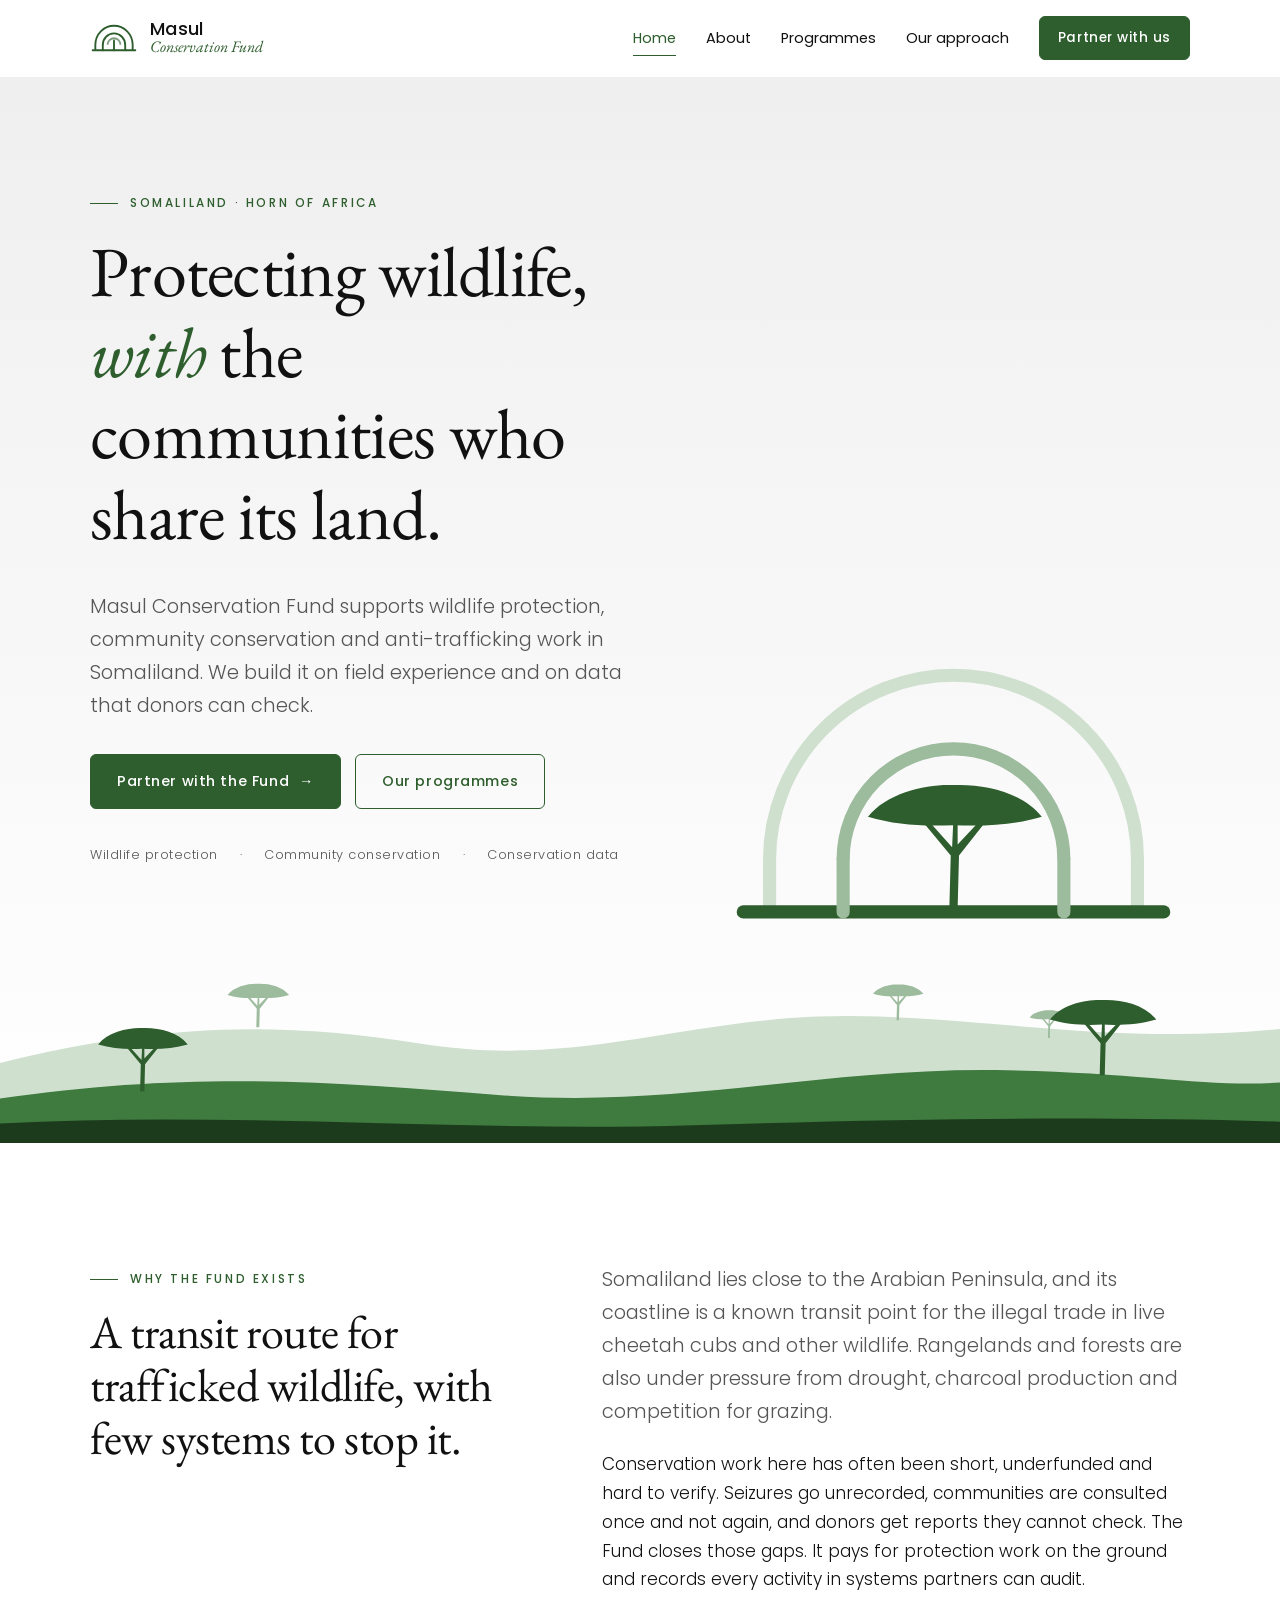
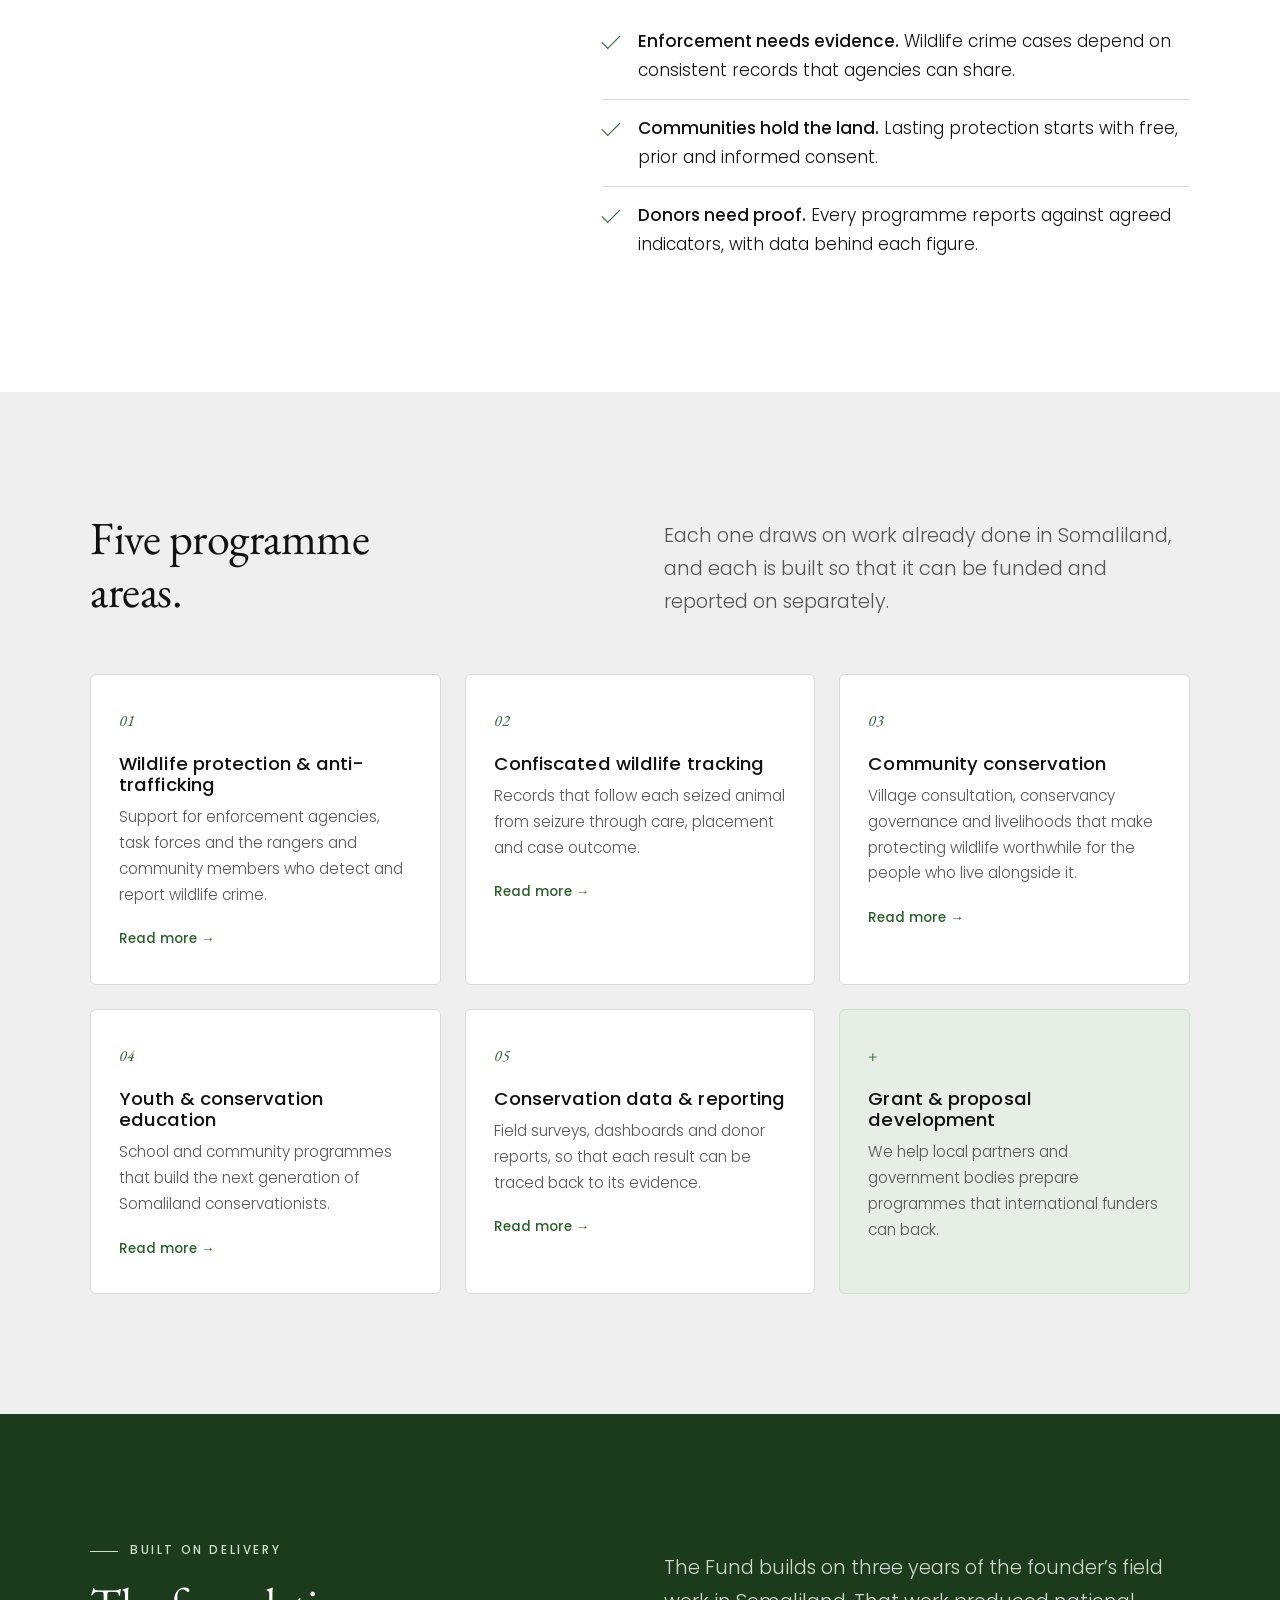
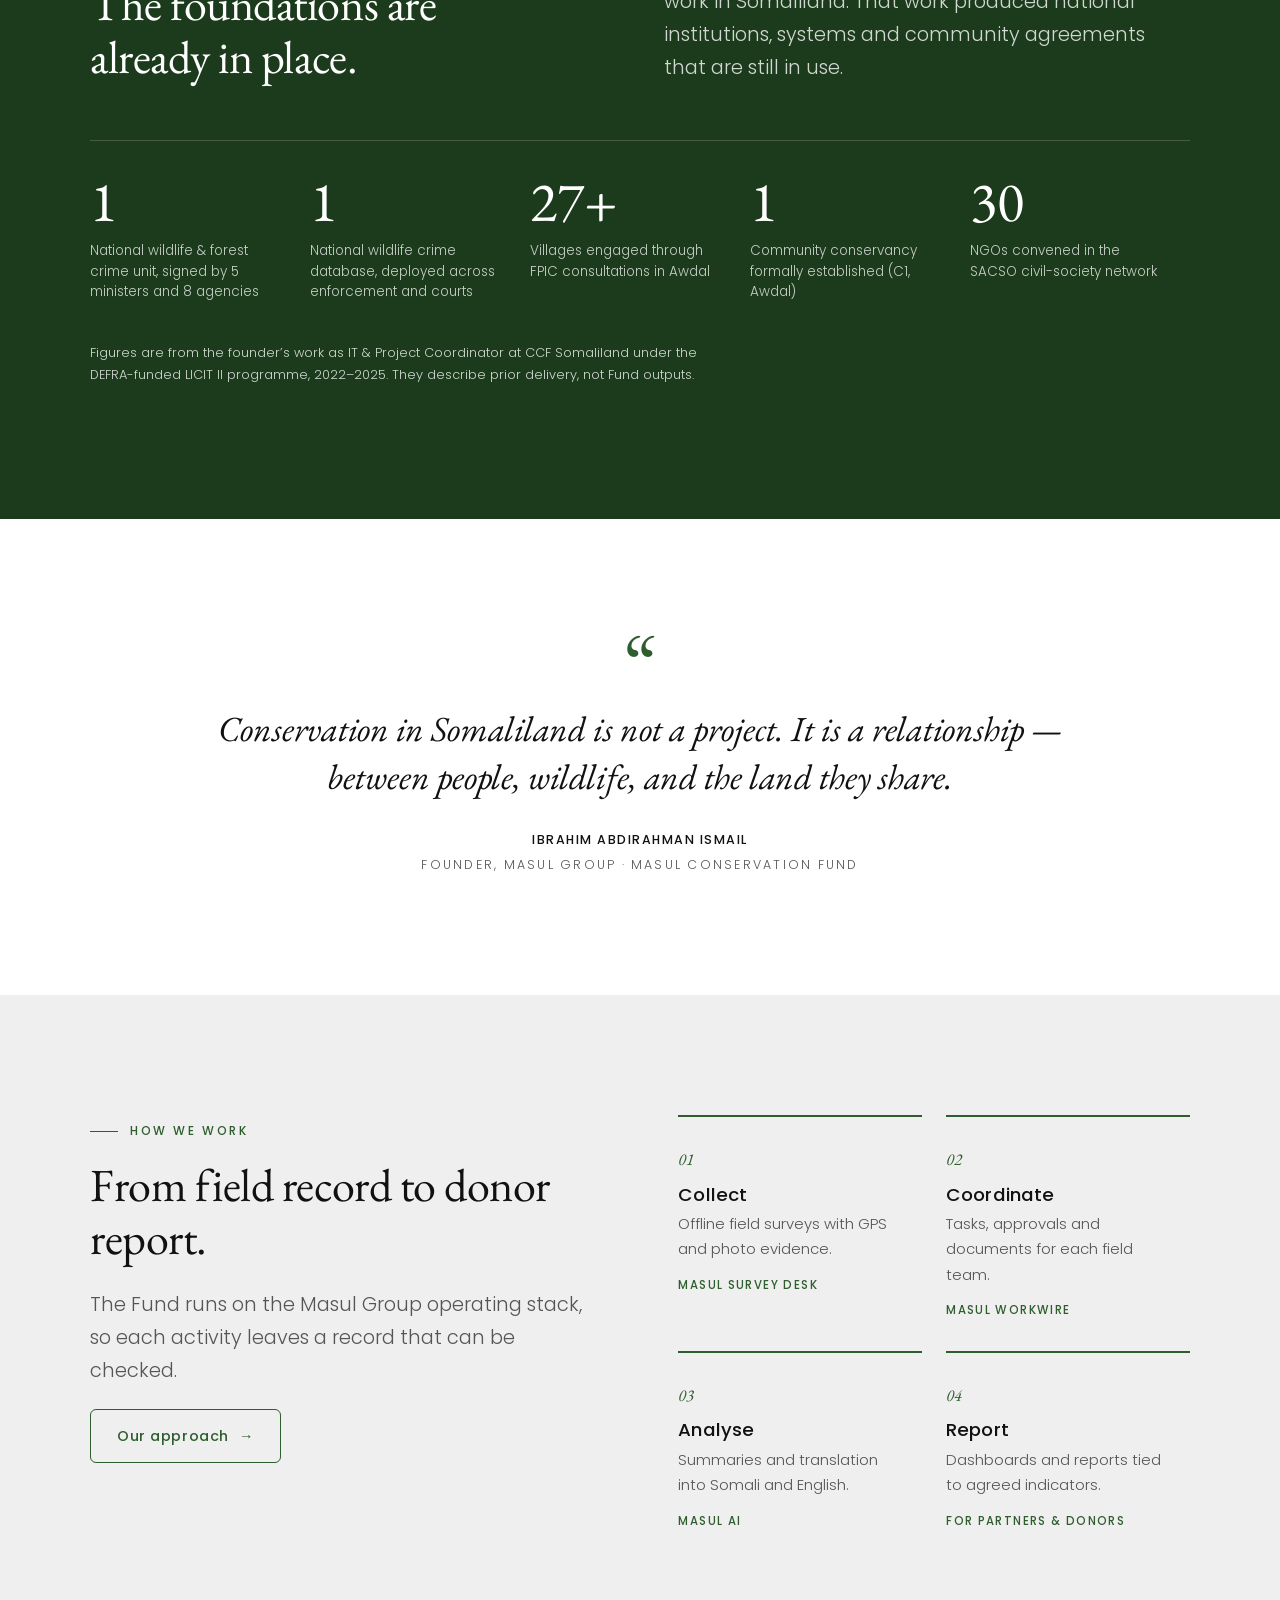
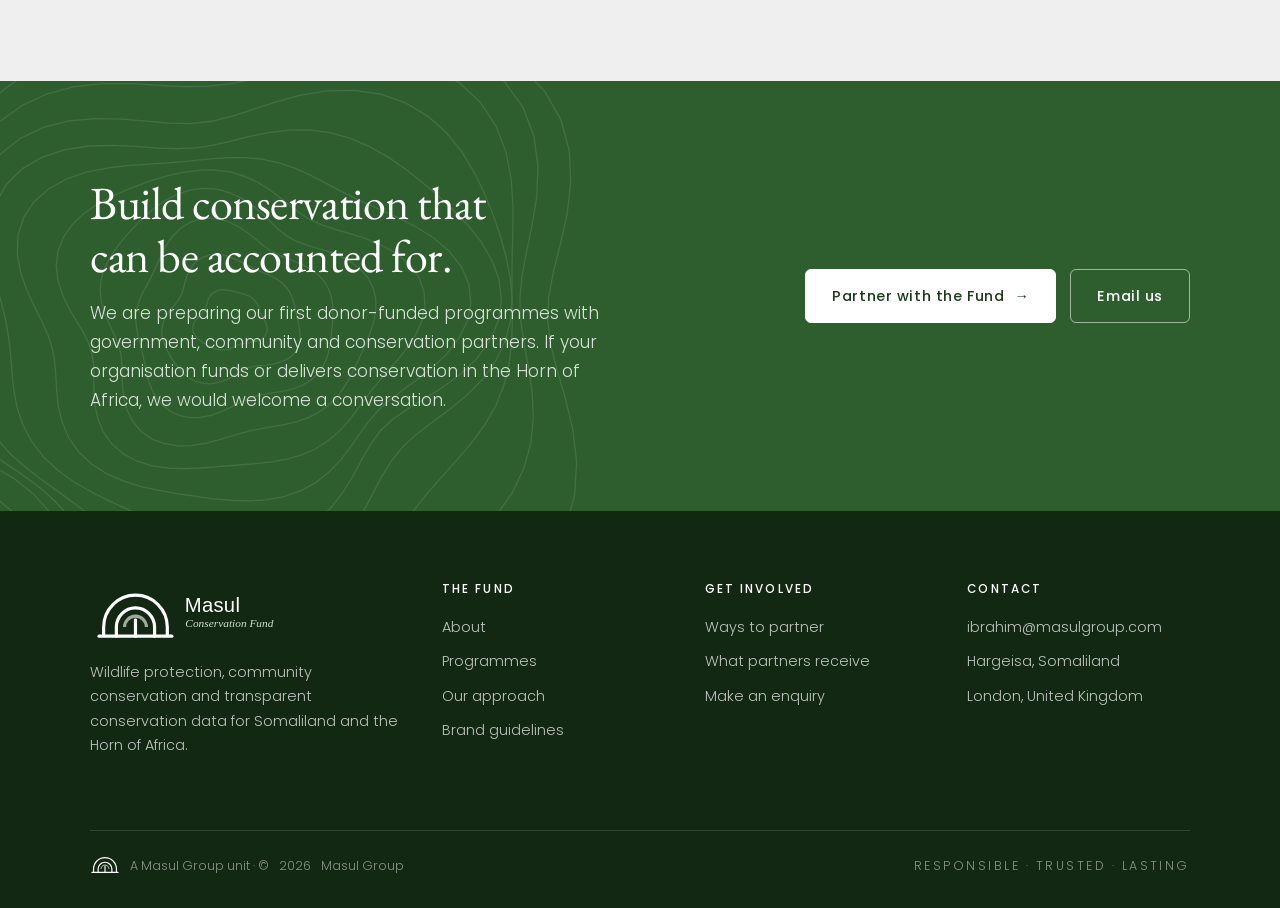
==== index.html @ 2d94569a "Add Masul Conservation Fund website and brand kit Static multi-page site (home, about, programmes, a" ====
<!doctype html>
<html lang="en-GB">
<head>
  <meta charset="utf-8">
  <meta name="viewport" content="width=device-width, initial-scale=1">
  <title>Masul Conservation Fund — Wildlife protection for Somaliland</title>
  <meta name="description" content="Masul Conservation Fund supports wildlife protection, community conservation, anti-trafficking work and transparent conservation data in Somaliland and the Horn of Africa.">
  <meta name="theme-color" content="#2E5E2E">
  <meta property="og:type" content="website">
  <meta property="og:title" content="Masul Conservation Fund — Wildlife protection for Somaliland">
  <meta property="og:description" content="Masul Conservation Fund supports wildlife protection, community conservation, anti-trafficking work and transparent conservation data in Somaliland and the Horn of Africa.">
  <meta property="og:site_name" content="Masul Conservation Fund">
  <link rel="icon" href="assets/img/favicon.svg" type="image/svg+xml">
  <link rel="preconnect" href="https://fonts.googleapis.com">
  <link rel="preconnect" href="https://fonts.gstatic.com" crossorigin>
  <link href="https://fonts.googleapis.com/css2?family=EB+Garamond:ital,wght@0,400;0,500;1,400&family=Poppins:wght@300;400;500&display=swap" rel="stylesheet">
  <link rel="stylesheet" href="assets/css/styles.css">
</head>
<body>
<a class="skip-link" href="#main">Skip to content</a>
<header class="site-header">
  <div class="wrap">
    <a class="brand" href="index.html" aria-label="Masul Conservation Fund — home">
      <img src="assets/img/cradle-green.svg" alt="" width="48" height="29">
      <span class="brand-text"><span class="brand-name">Masul</span><span class="brand-sub">Conservation Fund</span></span>
    </a>
    <button class="nav-toggle" aria-label="Menu" aria-expanded="false" aria-controls="site-nav"><span></span><span></span><span></span></button>
    <nav class="nav" id="site-nav" aria-label="Primary">
      <a href="index.html" aria-current="page">Home</a>
      <a href="about.html">About</a>
      <a href="programmes.html">Programmes</a>
      <a href="approach.html">Our approach</a>
      <a class="btn" href="partner.html">Partner with us</a>
    </nav>
  </div>
</header>
<main id="main">

<section class="hero">
  <div class="wrap hero-grid">
    <div class="hero-copy">
      <span class="eyebrow">Somaliland &middot; Horn of Africa</span>
      <h1>Protecting wildlife, <em>with</em> the communities who share its land.</h1>
      <p class="lede">Masul Conservation Fund supports wildlife protection, community conservation and anti-trafficking work in Somaliland. We build it on field experience and on data that donors can check.</p>
      <div class="btn-row">
        <a class="btn" href="partner.html">Partner with the Fund <span class="arrow">&rarr;</span></a>
        <a class="btn btn--ghost" href="programmes.html">Our programmes</a>
      </div>
      <div class="hero-meta"><span>Wildlife protection</span><span>Community conservation</span><span>Conservation data</span></div>
    </div>
    <div class="hero-art"><img src="assets/img/hero-cradle.svg" alt="" width="560" height="358"></div>
  </div>
  <img class="landscape" src="assets/img/landscape.svg" alt="" width="1440" height="200">
</section>

<section class="section">
  <div class="wrap split split--wide">
    <div class="reveal">
      <span class="eyebrow">Why the Fund exists</span>
      <h2>A transit route for trafficked wildlife, with few systems to stop it.</h2>
    </div>
    <div class="reveal">
      <p class="lede">Somaliland lies close to the Arabian Peninsula, and its coastline is a known transit point for the illegal trade in live cheetah cubs and other wildlife. Rangelands and forests are also under pressure from drought, charcoal production and competition for grazing.</p>
      <p>Conservation work here has often been short, underfunded and hard to verify. Seizures go unrecorded, communities are consulted once and not again, and donors get reports they cannot check. The Fund closes those gaps. It pays for protection work on the ground and records every activity in systems partners can audit.</p>
      <ul class="checklist">
        <li><strong>Enforcement needs evidence.</strong> Wildlife crime cases depend on consistent records that agencies can share.</li>
        <li><strong>Communities hold the land.</strong> Lasting protection starts with free, prior and informed consent.</li>
        <li><strong>Donors need proof.</strong> Every programme reports against agreed indicators, with data behind each figure.</li>
      </ul>
    </div>
  </div>
</section>

<section class="section section--grey">
  <div class="wrap">
    <div class="section-head reveal">
      <h2>Five programme areas.</h2>
      <p class="lede">Each one draws on work already done in Somaliland, and each is built so that it can be funded and reported on separately.</p>
    </div>
    <div class="grid grid--3">
      <a class="card card--link reveal" href="programmes.html#protection">
        <span class="num">01</span>
        <h3>Wildlife protection &amp; anti-trafficking</h3>
        <p>Support for enforcement agencies, task forces and the rangers and community members who detect and report wildlife crime.</p>
        <span class="more">Read more &rarr;</span>
      </a>
      <a class="card card--link reveal" href="programmes.html#confiscated">
        <span class="num">02</span>
        <h3>Confiscated wildlife tracking</h3>
        <p>Records that follow each seized animal from seizure through care, placement and case outcome.</p>
        <span class="more">Read more &rarr;</span>
      </a>
      <a class="card card--link reveal" href="programmes.html#community">
        <span class="num">03</span>
        <h3>Community conservation</h3>
        <p>Village consultation, conservancy governance and livelihoods that make protecting wildlife worthwhile for the people who live alongside it.</p>
        <span class="more">Read more &rarr;</span>
      </a>
      <a class="card card--link reveal" href="programmes.html#education">
        <span class="num">04</span>
        <h3>Youth &amp; conservation education</h3>
        <p>School and community programmes that build the next generation of Somaliland conservationists.</p>
        <span class="more">Read more &rarr;</span>
      </a>
      <a class="card card--link reveal" href="programmes.html#data">
        <span class="num">05</span>
        <h3>Conservation data &amp; reporting</h3>
        <p>Field surveys, dashboards and donor reports, so that each result can be traced back to its evidence.</p>
        <span class="more">Read more &rarr;</span>
      </a>
      <div class="card reveal" style="background:var(--green-tint);border-color:var(--green-mist)">
        <span class="num">+</span>
        <h3>Grant &amp; proposal development</h3>
        <p>We help local partners and government bodies prepare programmes that international funders can back.</p>
      </div>
    </div>
  </div>
</section>

<section class="section section--green">
  <div class="wrap">
    <div class="section-head reveal">
      <div>
        <span class="eyebrow">Built on delivery</span>
        <h2>The foundations are already in place.</h2>
      </div>
      <p class="lede">The Fund builds on three years of the founder&rsquo;s field work in Somaliland. That work produced national institutions, systems and community agreements that are still in use.</p>
    </div>
    <div class="stats reveal">
      <div class="stat"><span class="stat-value">1</span><span class="stat-label">National wildlife &amp; forest crime unit, signed by 5 ministers and 8 agencies</span></div>
      <div class="stat"><span class="stat-value">1</span><span class="stat-label">National wildlife crime database, deployed across enforcement and courts</span></div>
      <div class="stat"><span class="stat-value">27+</span><span class="stat-label">Villages engaged through FPIC consultations in Awdal</span></div>
      <div class="stat"><span class="stat-value">1</span><span class="stat-label">Community conservancy formally established (C1, Awdal)</span></div>
      <div class="stat"><span class="stat-value">30</span><span class="stat-label">NGOs convened in the SACSO civil-society network</span></div>
    </div>
    <p class="footnote">Figures are from the founder&rsquo;s work as IT &amp; Project Coordinator at CCF Somaliland under the DEFRA-funded LICIT II programme, 2022&ndash;2025. They describe prior delivery, not Fund outputs.</p>
  </div>
</section>

<section class="section">
  <div class="wrap">
    <figure class="quote reveal">
      <blockquote>Conservation in Somaliland is not a project. It is a relationship &mdash; between people, wildlife, and the land they share.</blockquote>
      <figcaption><strong>Ibrahim Abdirahman Ismail</strong>Founder, Masul Group &middot; Masul Conservation Fund</figcaption>
    </figure>
  </div>
</section>

<section class="section section--grey">
  <div class="wrap split">
    <div class="reveal">
      <span class="eyebrow">How we work</span>
      <h2>From field record to donor report.</h2>
      <p class="lede">The Fund runs on the Masul Group operating stack, so each activity leaves a record that can be checked.</p>
      <a class="btn btn--ghost" href="approach.html">Our approach <span class="arrow">&rarr;</span></a>
    </div>
    <div class="flow reveal" style="grid-template-columns:1fr 1fr;column-gap:24px">
      <div class="flow-step"><h3>Collect</h3><p>Offline field surveys with GPS and photo evidence.</p><span class="tag">Masul Survey Desk</span></div>
      <div class="flow-step"><h3>Coordinate</h3><p>Tasks, approvals and documents for each field team.</p><span class="tag">Masul WorkWire</span></div>
      <div class="flow-step"><h3>Analyse</h3><p>Summaries and translation into Somali and English.</p><span class="tag">Masul AI</span></div>
      <div class="flow-step"><h3>Report</h3><p>Dashboards and reports tied to agreed indicators.</p><span class="tag">For partners &amp; donors</span></div>
    </div>
  </div>
</section>

<section class="cta-band">
  <img class="contours" src="assets/img/contours.svg" alt="">
  <div class="wrap">
    <div>
      <h2>Build conservation that can be accounted for.</h2>
      <p>We are preparing our first donor-funded programmes with government, community and conservation partners. If your organisation funds or delivers conservation in the Horn of Africa, we would welcome a conversation.</p>
    </div>
    <div class="btn-row">
      <a class="btn btn--light" href="partner.html">Partner with the Fund <span class="arrow">&rarr;</span></a>
      <a class="btn btn--outline-light" href="mailto:ibrahim@masulgroup.com">Email us</a>
    </div>
  </div>
</section>
</main>
<footer class="site-footer">
  <div class="wrap">
    <div class="footer-grid">
      <div class="footer-brand">
        <img src="assets/img/logo-horizontal-reversed.svg" alt="Masul Conservation Fund" width="240" height="57">
        <p>Wildlife protection, community conservation and transparent conservation data for Somaliland and the Horn of Africa.</p>
      </div>
      <div>
        <h4>The Fund</h4>
        <ul>
          <li><a href="about.html">About</a></li>
          <li><a href="programmes.html">Programmes</a></li>
          <li><a href="approach.html">Our approach</a></li>
          <li><a href="brand/index.html">Brand guidelines</a></li>
        </ul>
      </div>
      <div>
        <h4>Get involved</h4>
        <ul>
          <li><a href="partner.html#ways">Ways to partner</a></li>
          <li><a href="partner.html#reporting">What partners receive</a></li>
          <li><a href="partner.html#contact">Make an enquiry</a></li>
        </ul>
      </div>
      <div>
        <h4>Contact</h4>
        <ul>
          <li><a href="mailto:ibrahim@masulgroup.com">ibrahim@masulgroup.com</a></li>
          <li>Hargeisa, Somaliland</li>
          <li>London, United Kingdom</li>
        </ul>
      </div>
    </div>
    <div class="footer-bottom">
      <span class="group-endorse"><img src="assets/img/cradle-white.svg" alt="" width="30" height="18">A Masul Group unit · &copy; <span data-year>2026</span> Masul Group</span>
      <span class="tagline">Responsible · Trusted · Lasting</span>
    </div>
  </div>
</footer>
<script src="assets/js/main.js" defer></script>
</body>
</html>
---- assets/css/styles.css ----
/* Masul Conservation Fund — site styles
   Built on the Masul Group brand system V3.0:
   Conservation Green unit accent, Poppins (UI) + EB Garamond (display). */

:root {
  /* Unit accent — Conservation Green and its tints */
  --green: #2E5E2E;
  --green-deep: #1C3B1C;
  --green-night: #132813;
  --green-mid: #3F7A3F;
  --green-tint: #E6EEE6;
  --green-mist: #CFE0CF;

  /* Parent palette */
  --masul-red: #9B1C2E;
  --ink: #111111;
  --stone: #555555;
  --grey: #EFEFEF;
  --white: #FFFFFF;
  --line: #DADADA;

  --font-ui: "Poppins", "Helvetica Neue", Arial, sans-serif;
  --font-display: "EB Garamond", Garamond, Georgia, serif;

  --wrap: 1180px;
  --gutter: clamp(16px, 4vw, 40px);
  --radius: 6px;
  --shadow: 0 1px 2px rgba(17, 17, 17, .04), 0 8px 24px rgba(17, 17, 17, .06);
}

*,
*::before,
*::after { box-sizing: border-box; }

html { scroll-behavior: smooth; -webkit-text-size-adjust: 100%; }

body {
  margin: 0;
  font-family: var(--font-ui);
  font-weight: 300;
  font-size: 17px;
  line-height: 1.7;
  color: var(--ink);
  background: var(--white);
  -webkit-font-smoothing: antialiased;
}

img, svg { max-width: 100%; display: block; }

a { color: var(--green); text-underline-offset: 3px; }
a:hover { color: var(--green-mid); }

:focus-visible { outline: 2px solid var(--green-mid); outline-offset: 3px; }

h1, h2, h3, h4 { margin: 0 0 .5em; line-height: 1.15; }

h1, h2, .display {
  font-family: var(--font-display);
  font-weight: 400;
  letter-spacing: -.01em;
}
h1 { font-size: clamp(2.5rem, 5.6vw, 4.4rem); }
h2 { font-size: clamp(2rem, 3.6vw, 2.9rem); }
h3 { font-family: var(--font-ui); font-weight: 500; font-size: 1.15rem; letter-spacing: .005em; }
h4 { font-family: var(--font-ui); font-weight: 500; font-size: 1rem; }
p { margin: 0 0 1.1em; }
strong { font-weight: 500; }

.wrap { width: 100%; max-width: var(--wrap); margin: 0 auto; padding: 0 var(--gutter); }

.eyebrow {
  display: inline-block;
  font-size: .74rem;
  font-weight: 500;
  letter-spacing: .22em;
  text-transform: uppercase;
  color: var(--green);
  margin-bottom: 1.1rem;
}
.eyebrow::before {
  content: "";
  display: inline-block;
  width: 28px;
  height: 1px;
  background: currentColor;
  vertical-align: middle;
  margin-right: 12px;
}

.lede { font-size: clamp(1.05rem, 1.6vw, 1.22rem); color: var(--stone); max-width: 62ch; }

.skip-link {
  position: absolute; left: -9999px; top: 0;
  background: var(--green); color: var(--white); padding: 10px 16px; z-index: 100;
}
.skip-link:focus { left: 16px; top: 16px; }

/* ---------- Buttons ---------- */
.btn {
  display: inline-flex; align-items: center; gap: 10px;
  font-family: var(--font-ui); font-size: .9rem; font-weight: 500; letter-spacing: .04em;
  padding: 14px 26px; border-radius: var(--radius);
  border: 1px solid var(--green); background: var(--green); color: var(--white);
  text-decoration: none; cursor: pointer; transition: background .2s, color .2s, border-color .2s;
}
.btn:hover { background: var(--green-deep); border-color: var(--green-deep); color: var(--white); }
.btn--ghost { background: transparent; color: var(--green); }
.btn--ghost:hover { background: var(--green); color: var(--white); }
.btn--light { background: var(--white); border-color: var(--white); color: var(--green-deep); }
.btn--light:hover { background: var(--green-mist); border-color: var(--green-mist); color: var(--green-night); }
.btn--outline-light { background: transparent; border-color: rgba(255,255,255,.55); color: var(--white); }
.btn--outline-light:hover { background: var(--white); color: var(--green-deep); }
.btn .arrow { transition: transform .2s; }
.btn:hover .arrow { transform: translateX(3px); }
.btn-row { display: flex; flex-wrap: wrap; gap: 14px; }

/* ---------- Header ---------- */
.site-header {
  position: sticky; top: 0; z-index: 50;
  background: rgba(255, 255, 255, .94);
  backdrop-filter: saturate(160%) blur(10px);
  -webkit-backdrop-filter: saturate(160%) blur(10px);
  border-bottom: 1px solid transparent;
  transition: border-color .2s;
}
.site-header.is-scrolled { border-bottom-color: var(--line); }
.site-header .wrap { display: flex; align-items: center; justify-content: space-between; height: 76px; }

.brand { display: flex; align-items: center; gap: 12px; text-decoration: none; color: var(--ink); }
.brand img { width: 48px; height: auto; }
.brand-text { display: flex; flex-direction: column; line-height: 1.05; }
.brand-name { font-weight: 500; font-size: 1.12rem; letter-spacing: .02em; }
.brand-sub { font-family: var(--font-display); font-style: italic; color: var(--green); font-size: 1rem; }

.nav { display: flex; align-items: center; gap: 30px; }
.nav a:not(.btn) {
  font-size: .9rem; font-weight: 400; color: var(--ink); text-decoration: none; position: relative; padding: 6px 0;
}
.nav a:not(.btn)::after {
  content: ""; position: absolute; left: 0; bottom: 0; width: 100%; height: 1px; background: var(--green);
  transform: scaleX(0); transform-origin: left; transition: transform .25s;
}
.nav a:not(.btn):hover::after,
.nav a[aria-current="page"]::after { transform: scaleX(1); }
.nav a[aria-current="page"] { color: var(--green); }
.nav .btn { padding: 10px 18px; font-size: .84rem; }

.nav-toggle {
  display: none; background: none; border: 0; padding: 10px; margin-right: -10px; cursor: pointer; color: var(--ink);
}
.nav-toggle span { display: block; width: 24px; height: 1.5px; background: currentColor; margin: 6px 0; transition: transform .25s, opacity .25s; }
.nav-open .nav-toggle span:nth-child(1) { transform: translateY(7.5px) rotate(45deg); }
.nav-open .nav-toggle span:nth-child(2) { opacity: 0; }
.nav-open .nav-toggle span:nth-child(3) { transform: translateY(-7.5px) rotate(-45deg); }

@media (max-width: 900px) {
  .nav-toggle { display: block; }
  .nav {
    position: fixed; inset: 76px 0 auto 0; flex-direction: column; align-items: stretch; gap: 0;
    background: var(--white); border-bottom: 1px solid var(--line); padding: 8px var(--gutter) 24px;
    transform: translateY(-8px); opacity: 0; visibility: hidden; transition: opacity .2s, transform .2s, visibility .2s;
  }
  .nav-open .nav { transform: none; opacity: 1; visibility: visible; }
  .nav a:not(.btn) { padding: 14px 0; border-bottom: 1px solid var(--grey); font-size: 1rem; }
  .nav a:not(.btn)::after { display: none; }
  .nav .btn { margin-top: 18px; justify-content: center; padding: 14px; }
}

/* ---------- Hero ---------- */
.hero {
  position: relative; overflow: hidden;
  background: linear-gradient(180deg, var(--grey) 0%, var(--white) 100%);
  padding: clamp(56px, 9vw, 110px) 0 0;
}
.hero-grid { display: grid; grid-template-columns: 1.1fr .9fr; gap: 48px; align-items: end; }
.hero h1 { max-width: 15ch; }
.hero h1 em { color: var(--green); font-style: italic; }
.hero .lede { margin-bottom: 2rem; }
.hero-copy { padding-bottom: clamp(56px, 8vw, 100px); }
.hero-art { align-self: stretch; display: flex; align-items: flex-end; }
.hero-art svg { width: 100%; height: auto; }
.hero-meta {
  display: flex; flex-wrap: wrap; gap: 8px 22px; margin-top: 2.2rem; font-size: .8rem; color: var(--stone); letter-spacing: .04em;
}
.hero-meta span::before { content: "·"; margin-right: 22px; color: var(--green); }
.hero-meta span:first-child::before { content: none; }
@media (max-width: 900px) {
  .hero-grid { grid-template-columns: 1fr; gap: 0; }
  .hero-copy { padding-bottom: 32px; }
}

.landscape { display: block; width: 100%; height: auto; margin-top: -1px; }

/* Page hero (inner pages) */
.page-hero {
  background: var(--green-deep); color: var(--white); position: relative; overflow: hidden;
  padding: clamp(64px, 10vw, 120px) 0 clamp(56px, 8vw, 96px);
}
.page-hero .eyebrow { color: var(--green-mist); }
.page-hero h1 { max-width: 18ch; }
.page-hero .lede { color: rgba(255,255,255,.78); }
.page-hero .contours { position: absolute; right: -80px; top: -40px; width: 620px; opacity: .14; pointer-events: none; }

/* ---------- Sections ---------- */
.section { padding: clamp(64px, 10vw, 120px) 0; }
.section--grey { background: var(--grey); }
.section--green { background: var(--green-deep); color: var(--white); }
.section--green .eyebrow { color: var(--green-mist); }
.section--green .lede, .section--green p { color: rgba(255,255,255,.8); }
.section--tint { background: var(--green-tint); }

.section-head { display: grid; grid-template-columns: 1fr 1fr; gap: 48px; align-items: end; margin-bottom: 56px; }
.section-head h2 { margin: 0; max-width: 16ch; }
.section-head .lede { margin: 0; }
@media (max-width: 800px) { .section-head { grid-template-columns: 1fr; gap: 16px; margin-bottom: 40px; } }

.split { display: grid; grid-template-columns: 1fr 1fr; gap: clamp(32px, 6vw, 80px); align-items: start; }
.split--wide { grid-template-columns: .85fr 1.15fr; }
@media (max-width: 800px) { .split, .split--wide { grid-template-columns: 1fr; } }

/* ---------- Cards ---------- */
.grid { display: grid; gap: 24px; }
.grid--3 { grid-template-columns: repeat(3, 1fr); }
.grid--2 { grid-template-columns: repeat(2, 1fr); }
.grid--4 { grid-template-columns: repeat(4, 1fr); }
@media (max-width: 980px) { .grid--3, .grid--4 { grid-template-columns: repeat(2, 1fr); } }
@media (max-width: 620px) { .grid--3, .grid--2, .grid--4 { grid-template-columns: 1fr; } }

.card {
  background: var(--white); border: 1px solid var(--line); border-radius: var(--radius);
  padding: 32px 28px; position: relative; transition: border-color .2s, box-shadow .2s, transform .2s;
}
.card:hover { border-color: var(--green-mist); box-shadow: var(--shadow); }
.card .num {
  font-family: var(--font-display); font-size: 1rem; font-style: italic; color: var(--green); display: block; margin-bottom: 18px;
}
.card p { color: var(--stone); font-size: .95rem; margin: 0; }
.card .icon { width: 44px; height: 44px; margin-bottom: 20px; color: var(--green); }
.card--link { text-decoration: none; color: inherit; display: block; }
.card--link:hover { transform: translateY(-2px); color: inherit; }
.card--link .more { margin-top: 20px; font-size: .85rem; font-weight: 500; color: var(--green); display: inline-flex; gap: 8px; }

/* ---------- Stats ---------- */
.stats { display: grid; grid-template-columns: repeat(5, 1fr); border-top: 1px solid rgba(255,255,255,.18); }
.stat { padding: 32px 20px 0 0; }
.stat-value { font-family: var(--font-display); font-size: clamp(2.6rem, 4.4vw, 3.6rem); line-height: 1; display: block; color: var(--white); }
.stat-label { display: block; margin-top: 12px; font-size: .84rem; color: rgba(255,255,255,.75); line-height: 1.5; max-width: 22ch; }
@media (max-width: 900px) { .stats { grid-template-columns: repeat(2, 1fr); } .stat { padding-bottom: 8px; } }
.footnote { font-size: .8rem; color: rgba(255,255,255,.6); margin-top: 40px; max-width: 80ch; }

/* ---------- Quote ---------- */
.quote { position: relative; max-width: 900px; margin: 0 auto; text-align: center; }
.quote blockquote {
  margin: 0; font-family: var(--font-display); font-style: italic; font-size: clamp(1.5rem, 2.8vw, 2.2rem); line-height: 1.35; color: var(--ink);
}
.quote blockquote::before {
  content: "\201C"; display: block; font-size: 5rem; line-height: .6; color: var(--green); margin-bottom: 18px; font-style: normal;
}
.quote figcaption { margin-top: 28px; font-size: .78rem; letter-spacing: .18em; text-transform: uppercase; color: var(--stone); }
.quote figcaption strong { color: var(--ink); display: block; letter-spacing: .12em; margin-bottom: 4px; }

/* ---------- Lists ---------- */
.checklist { list-style: none; margin: 0; padding: 0; }
.checklist li { position: relative; padding: 14px 0 14px 36px; border-bottom: 1px solid var(--line); }
.checklist li:last-child { border-bottom: 0; }
.checklist li::before {
  content: ""; position: absolute; left: 0; top: 22px; width: 18px; height: 9px;
  border-left: 1.5px solid var(--green); border-bottom: 1.5px solid var(--green); transform: rotate(-45deg);
}
.section--green .checklist li { border-bottom-color: rgba(255,255,255,.15); }
.section--green .checklist li::before { border-color: var(--green-mist); }

/* Process / pipeline */
.flow { display: grid; grid-template-columns: repeat(4, 1fr); gap: 0; counter-reset: step; }
.flow-step { padding: 28px 24px 28px 0; border-top: 2px solid var(--green); position: relative; }
.flow-step::before {
  counter-increment: step; content: "0" counter(step); font-family: var(--font-display); font-style: italic; color: var(--green); font-size: 1.05rem;
  display: block; margin-bottom: 10px;
}
.flow-step h3 { margin-bottom: .35em; }
.flow-step p { color: var(--stone); font-size: .93rem; margin: 0; }
.flow-step .tag { display: inline-block; margin-top: 14px; font-size: .72rem; letter-spacing: .12em; text-transform: uppercase; color: var(--green); font-weight: 500; }
@media (max-width: 900px) { .flow { grid-template-columns: repeat(2, 1fr); column-gap: 24px; } }
@media (max-width: 560px) { .flow { grid-template-columns: 1fr; } }

/* Timeline */
.timeline { list-style: none; margin: 0; padding: 0; border-left: 1px solid var(--green-mist); }
.timeline li { position: relative; padding: 0 0 36px 32px; }
.timeline li::before {
  content: ""; position: absolute; left: -6px; top: 7px; width: 11px; height: 11px; border-radius: 50%;
  background: var(--white); border: 2px solid var(--green);
}
.timeline .year { font-family: var(--font-display); font-size: 1.5rem; color: var(--green); line-height: 1; display: block; margin-bottom: 8px; }
.timeline h3 { margin-bottom: .3em; }
.timeline p { color: var(--stone); margin: 0; font-size: .95rem; }

/* Credentials table */
.creds { width: 100%; border-collapse: collapse; font-size: .95rem; }
.creds th, .creds td { text-align: left; padding: 14px 0; border-bottom: 1px solid var(--line); vertical-align: top; }
.creds th { font-weight: 500; width: 34%; padding-right: 16px; }
.creds td { color: var(--stone); }

/* Programme blocks */
.programme {
  display: grid; grid-template-columns: 90px 1fr 1fr; gap: 32px; padding: 48px 0; border-top: 1px solid var(--line);
}
.programme:last-child { border-bottom: 1px solid var(--line); }
.programme .p-num { font-family: var(--font-display); font-size: 3rem; line-height: 1; color: var(--green); }
.programme h3 { font-family: var(--font-display); font-weight: 400; font-size: 1.9rem; margin-bottom: .4em; }
.programme p { color: var(--stone); }
.programme h4 { font-size: .74rem; letter-spacing: .18em; text-transform: uppercase; color: var(--green); margin-bottom: 10px; }
.programme ul { margin: 0; padding-left: 1.1em; color: var(--stone); font-size: .95rem; }
.programme li { margin-bottom: 6px; }
@media (max-width: 860px) { .programme { grid-template-columns: 1fr; gap: 12px; } }

/* Pills */
.pills { display: flex; flex-wrap: wrap; gap: 10px; list-style: none; margin: 0; padding: 0; }
.pills li { font-size: .82rem; border: 1px solid var(--green-mist); background: var(--white); border-radius: 999px; padding: 7px 16px; color: var(--green-deep); }
.section--green .pills li { background: transparent; border-color: rgba(255,255,255,.3); color: var(--white); }

/* Notice */
.notice {
  border-left: 3px solid var(--green); background: var(--green-tint); padding: 20px 24px; border-radius: 0 var(--radius) var(--radius) 0;
  font-size: .95rem; color: var(--green-night);
}
.notice p:last-child { margin: 0; }

/* CTA band */
.cta-band { background: var(--green); color: var(--white); padding: clamp(56px, 8vw, 96px) 0; position: relative; overflow: hidden; }
.cta-band .wrap { display: grid; grid-template-columns: 1.4fr 1fr; gap: 40px; align-items: center; position: relative; }
.cta-band h2 { margin: 0; max-width: 18ch; }
.cta-band p { color: rgba(255,255,255,.82); margin: 16px 0 0; max-width: 52ch; }
.cta-band .btn-row { justify-content: flex-end; }
.cta-band .contours { position: absolute; left: -120px; bottom: -160px; width: 700px; opacity: .1; pointer-events: none; }
@media (max-width: 800px) { .cta-band .wrap { grid-template-columns: 1fr; } .cta-band .btn-row { justify-content: flex-start; } }

/* ---------- Form ---------- */
.form { display: grid; gap: 18px; }
.form .row { display: grid; grid-template-columns: 1fr 1fr; gap: 18px; }
@media (max-width: 620px) { .form .row { grid-template-columns: 1fr; } }
.form label { display: block; font-size: .8rem; font-weight: 500; letter-spacing: .04em; margin-bottom: 6px; }
.form input, .form select, .form textarea {
  width: 100%; font: inherit; font-size: .95rem; padding: 13px 14px; border: 1px solid var(--line); border-radius: var(--radius);
  background: var(--white); color: var(--ink); transition: border-color .2s, box-shadow .2s;
}
.form input:focus, .form select:focus, .form textarea:focus {
  outline: none; border-color: var(--green); box-shadow: 0 0 0 3px rgba(46, 94, 46, .15);
}
.form textarea { min-height: 150px; resize: vertical; }
.form-note { font-size: .8rem; color: var(--stone); margin: 0; }

.contact-list { list-style: none; margin: 0; padding: 0; }
.contact-list li { padding: 18px 0; border-bottom: 1px solid var(--line); }
.contact-list .k { display: block; font-size: .72rem; letter-spacing: .18em; text-transform: uppercase; color: var(--green); font-weight: 500; margin-bottom: 4px; }

/* ---------- Footer ---------- */
.site-footer { background: var(--green-night); color: rgba(255,255,255,.72); padding: 72px 0 32px; font-size: .9rem; }
.footer-grid { display: grid; grid-template-columns: 1.4fr 1fr 1fr 1fr; gap: 40px; }
.site-footer h4 { color: var(--white); font-size: .74rem; letter-spacing: .18em; text-transform: uppercase; margin-bottom: 18px; }
.site-footer ul { list-style: none; margin: 0; padding: 0; }
.site-footer li { margin-bottom: 10px; }
.site-footer a { color: rgba(255,255,255,.72); text-decoration: none; }
.site-footer a:hover { color: var(--white); }
.footer-brand img { width: 240px; margin-bottom: 20px; }
.footer-brand p { max-width: 36ch; }
.footer-bottom {
  margin-top: 56px; padding-top: 24px; border-top: 1px solid rgba(255,255,255,.12);
  display: flex; flex-wrap: wrap; justify-content: space-between; gap: 16px; font-size: .78rem; color: rgba(255,255,255,.5);
}
.group-endorse { display: inline-flex; align-items: center; gap: 10px; }
.group-endorse img { width: 30px; }
.tagline { letter-spacing: .2em; text-transform: uppercase; }
@media (max-width: 900px) { .footer-grid { grid-template-columns: 1fr 1fr; } .footer-brand { grid-column: 1 / -1; } }
@media (max-width: 520px) { .footer-grid { grid-template-columns: 1fr; } }

/* ---------- Brand guidelines page ---------- */
.swatches { display: grid; grid-template-columns: repeat(4, 1fr); gap: 18px; }
@media (max-width: 900px) { .swatches { grid-template-columns: repeat(2, 1fr); } }
.swatch { border: 1px solid var(--line); border-radius: var(--radius); overflow: hidden; background: var(--white); }
.swatch .chip { height: 120px; }
.swatch .meta { padding: 14px 16px; font-size: .85rem; }
.swatch .meta strong { display: block; }
.swatch .meta code { font-family: ui-monospace, SFMono-Regular, Menlo, monospace; font-size: .8rem; color: var(--stone); }
.swatch .meta span { display: block; color: var(--stone); font-size: .8rem; margin-top: 4px; }

.logo-tile {
  border: 1px solid var(--line); border-radius: var(--radius); padding: 40px; display: flex; align-items: center; justify-content: center; min-height: 240px;
}
.logo-tile img { max-height: 150px; width: auto; }
.logo-tile--dark { background: var(--green-deep); border-color: var(--green-deep); }
.logo-tile--grey { background: var(--grey); }
.logo-caption { font-size: .85rem; color: var(--stone); margin-top: 12px; }
.logo-caption a { font-weight: 500; }

.type-specimen { border: 1px solid var(--line); border-radius: var(--radius); padding: 36px; background: var(--white); }
.type-specimen .big { font-size: 4rem; line-height: 1; margin-bottom: 16px; }
.type-specimen .garamond { font-family: var(--font-display); }
.type-specimen .meta { font-size: .8rem; letter-spacing: .12em; text-transform: uppercase; color: var(--green); font-weight: 500; }

.dos { display: grid; grid-template-columns: 1fr 1fr; gap: 24px; }
@media (max-width: 700px) { .dos { grid-template-columns: 1fr; } }
.dos .card h3 { display: flex; align-items: center; gap: 10px; }
.dos .card ul { margin: 0; padding-left: 1.1em; color: var(--stone); font-size: .95rem; }
.dos .card li { margin-bottom: 8px; }
.dot { width: 10px; height: 10px; border-radius: 50%; display: inline-block; }
.dot--ok { background: var(--green); }
.dot--no { background: var(--masul-red); }

/* ---------- Reveal ---------- */
.reveal { opacity: 0; transform: translateY(16px); transition: opacity .7s ease, transform .7s ease; }
.reveal.is-visible { opacity: 1; transform: none; }
@media (prefers-reduced-motion: reduce) {
  html { scroll-behavior: auto; }
  .reveal { opacity: 1; transform: none; transition: none; }
  * { transition: none !important; }
}

@media print {
  .site-header, .cta-band, .nav-toggle { display: none; }
  .reveal { opacity: 1; transform: none; }
}

@media (max-width: 900px) {
  .hero-art { justify-content: center; }
  .hero-art img { max-width: 340px; }
  .hero-meta span::before { content: none; }
}
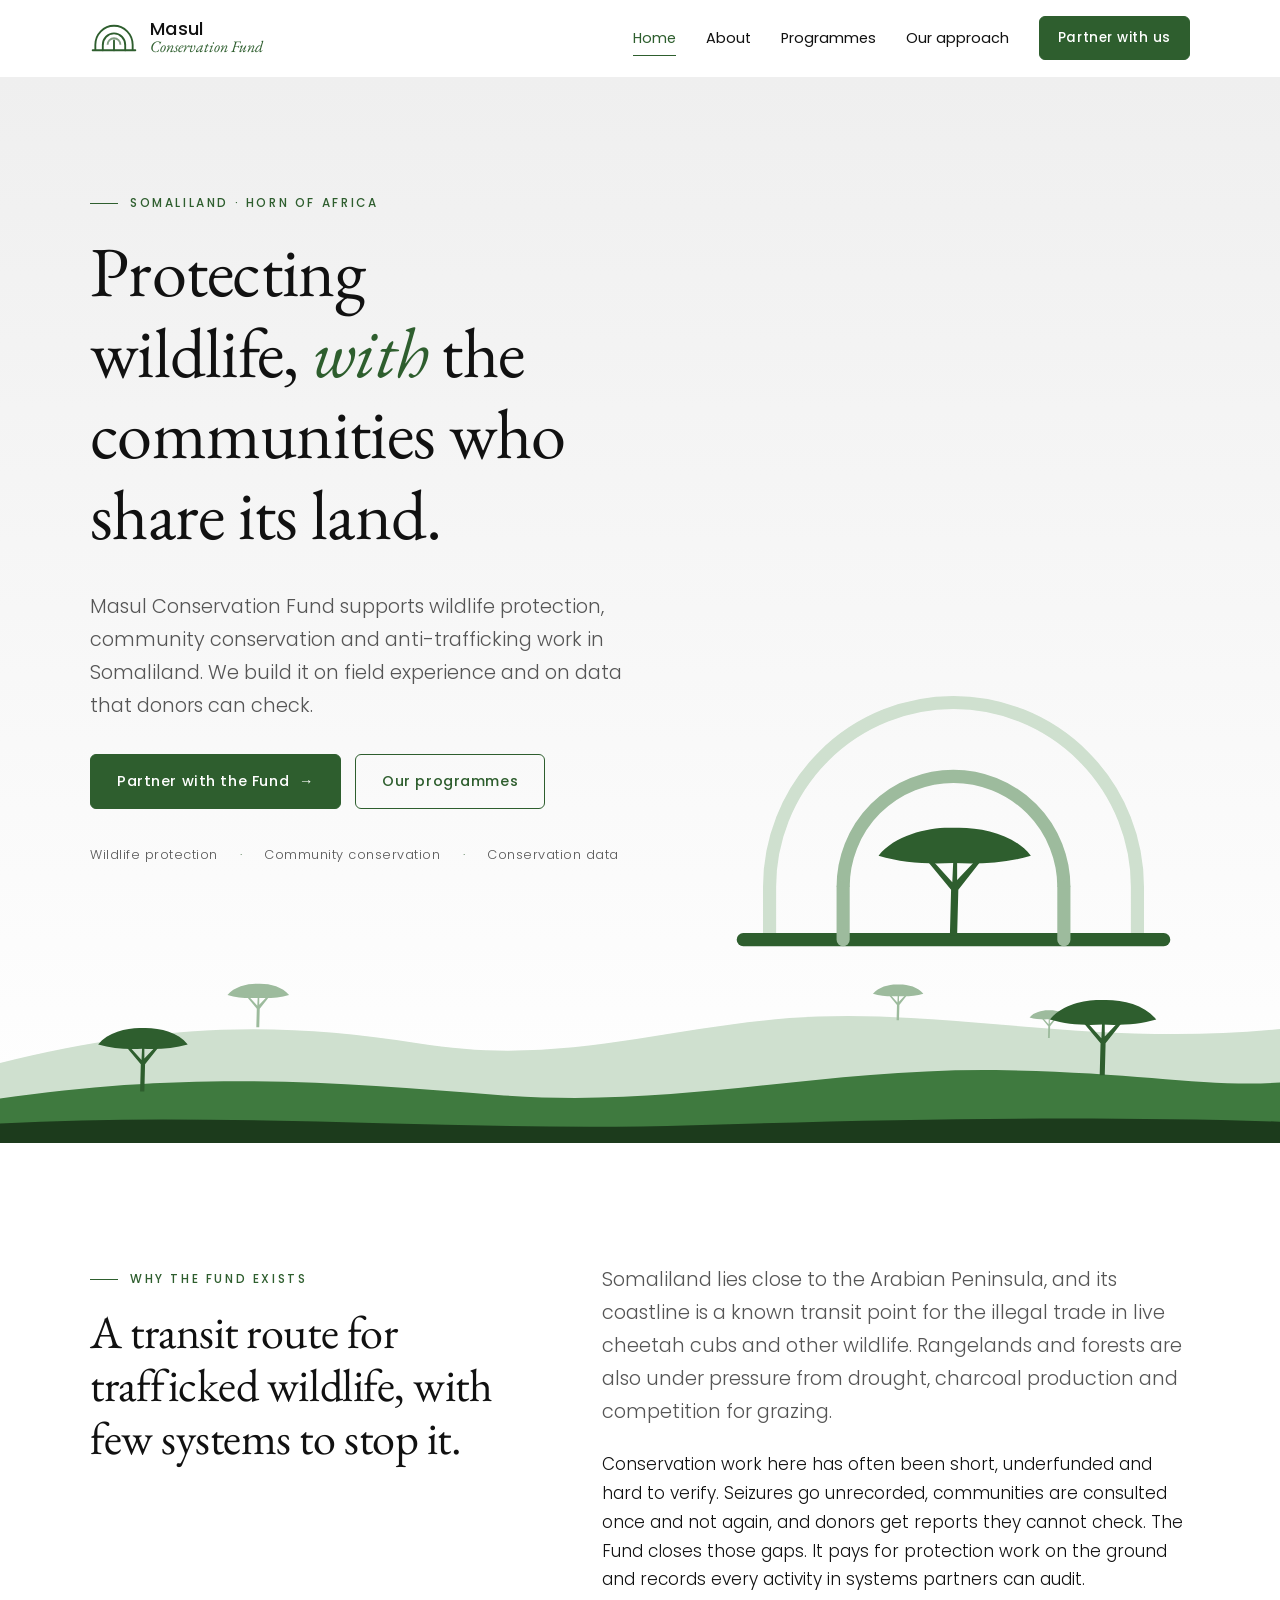
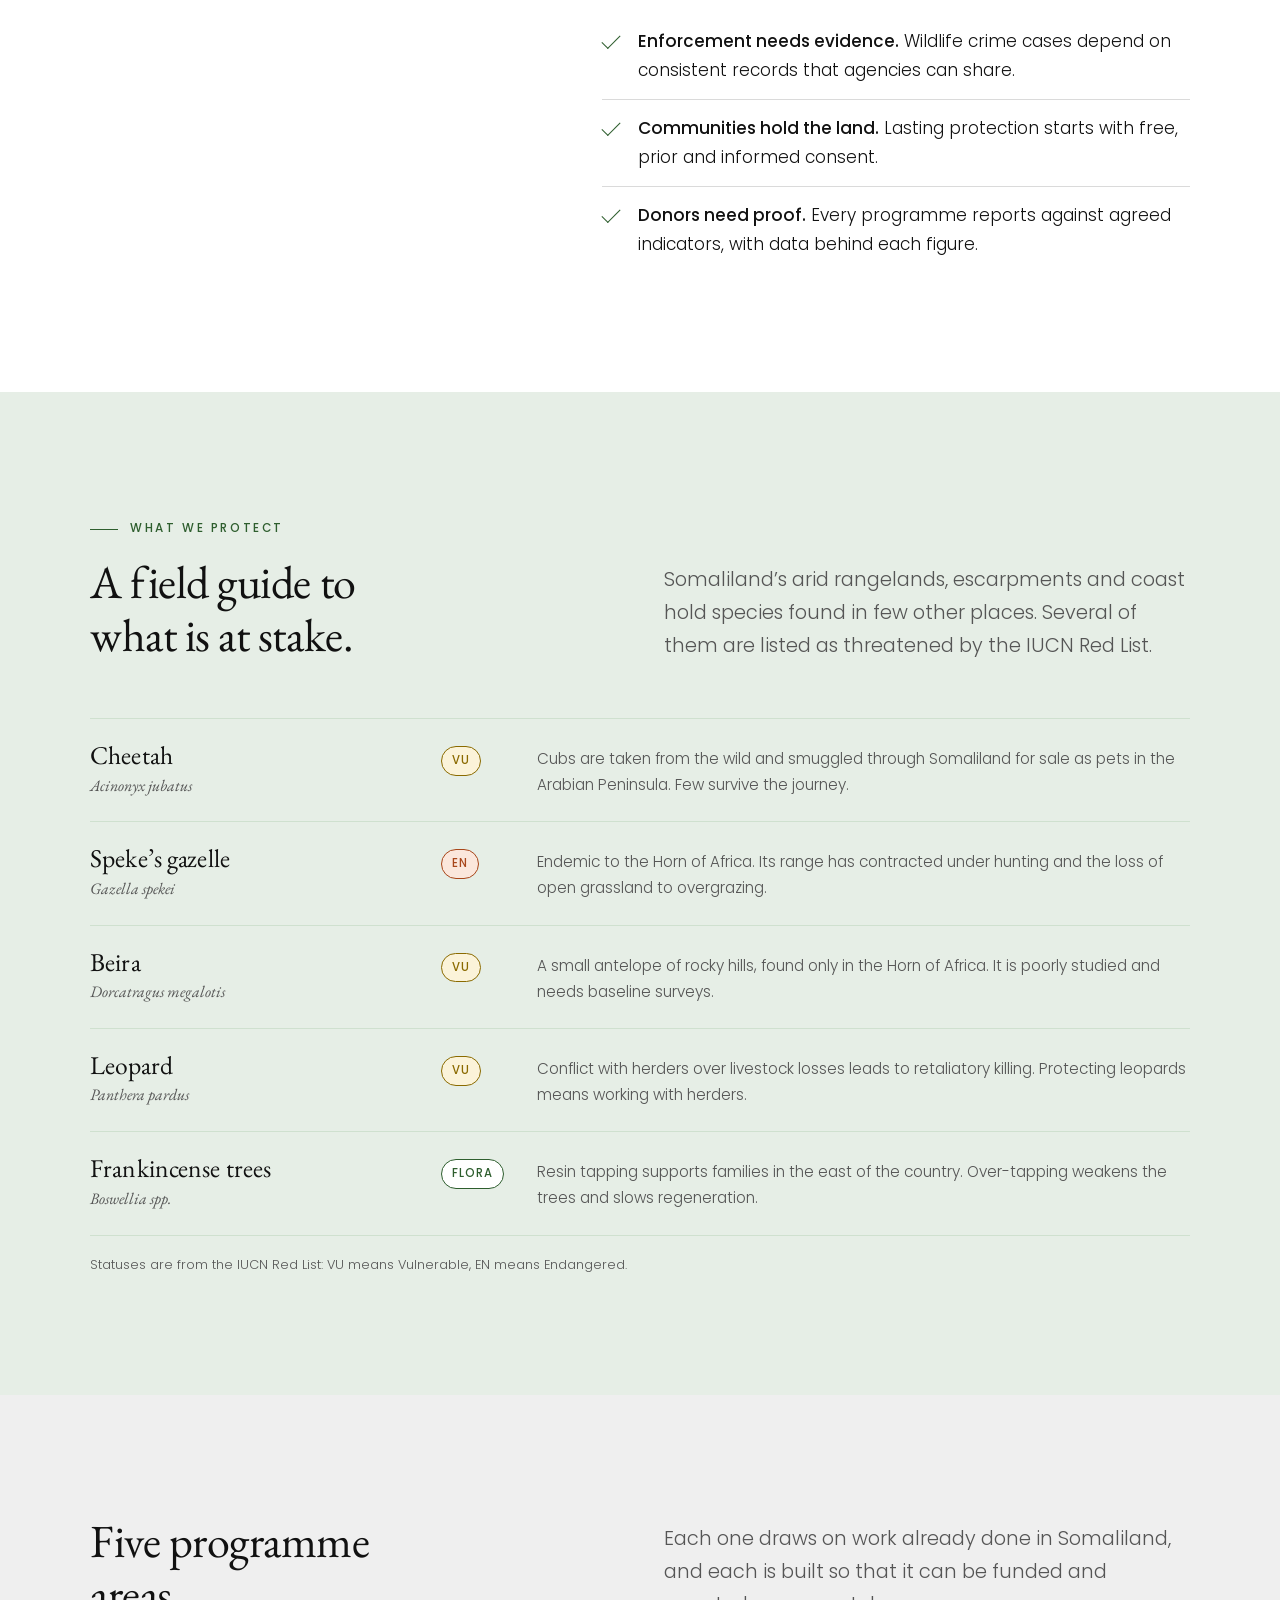
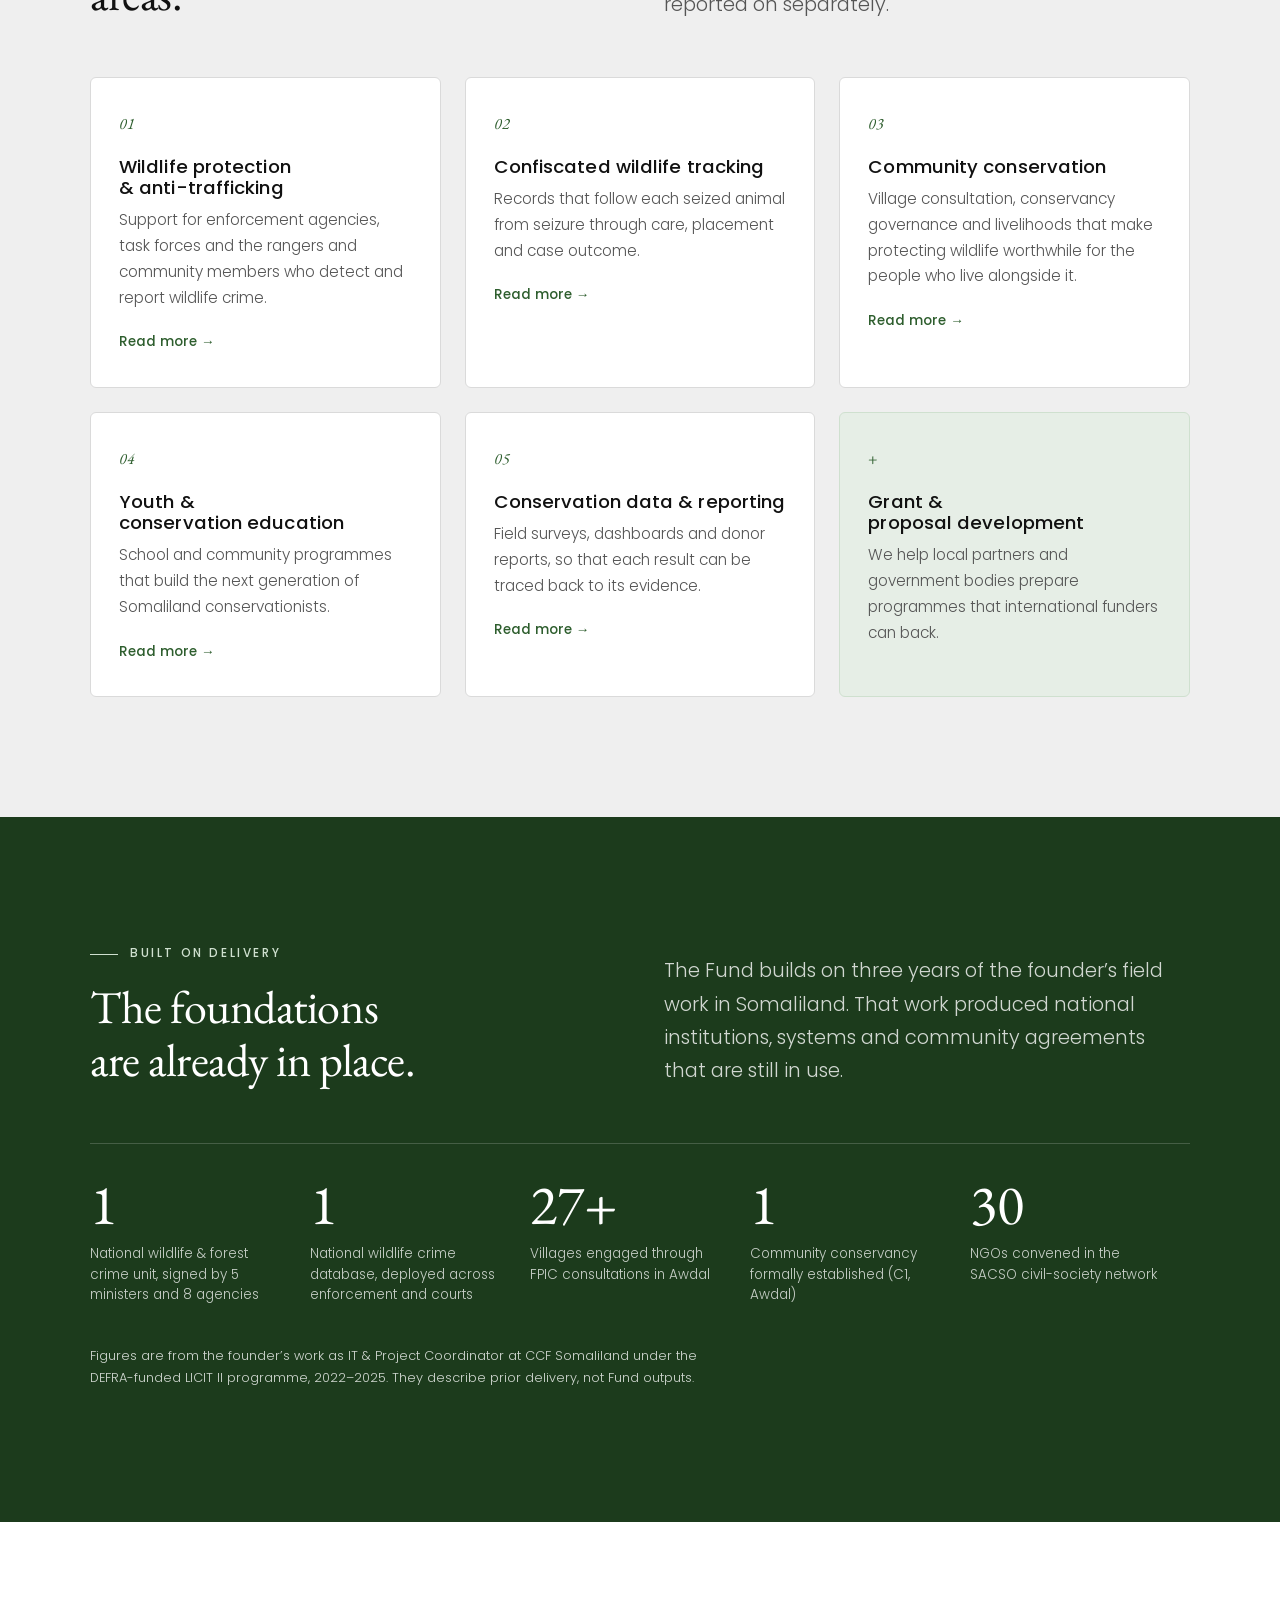
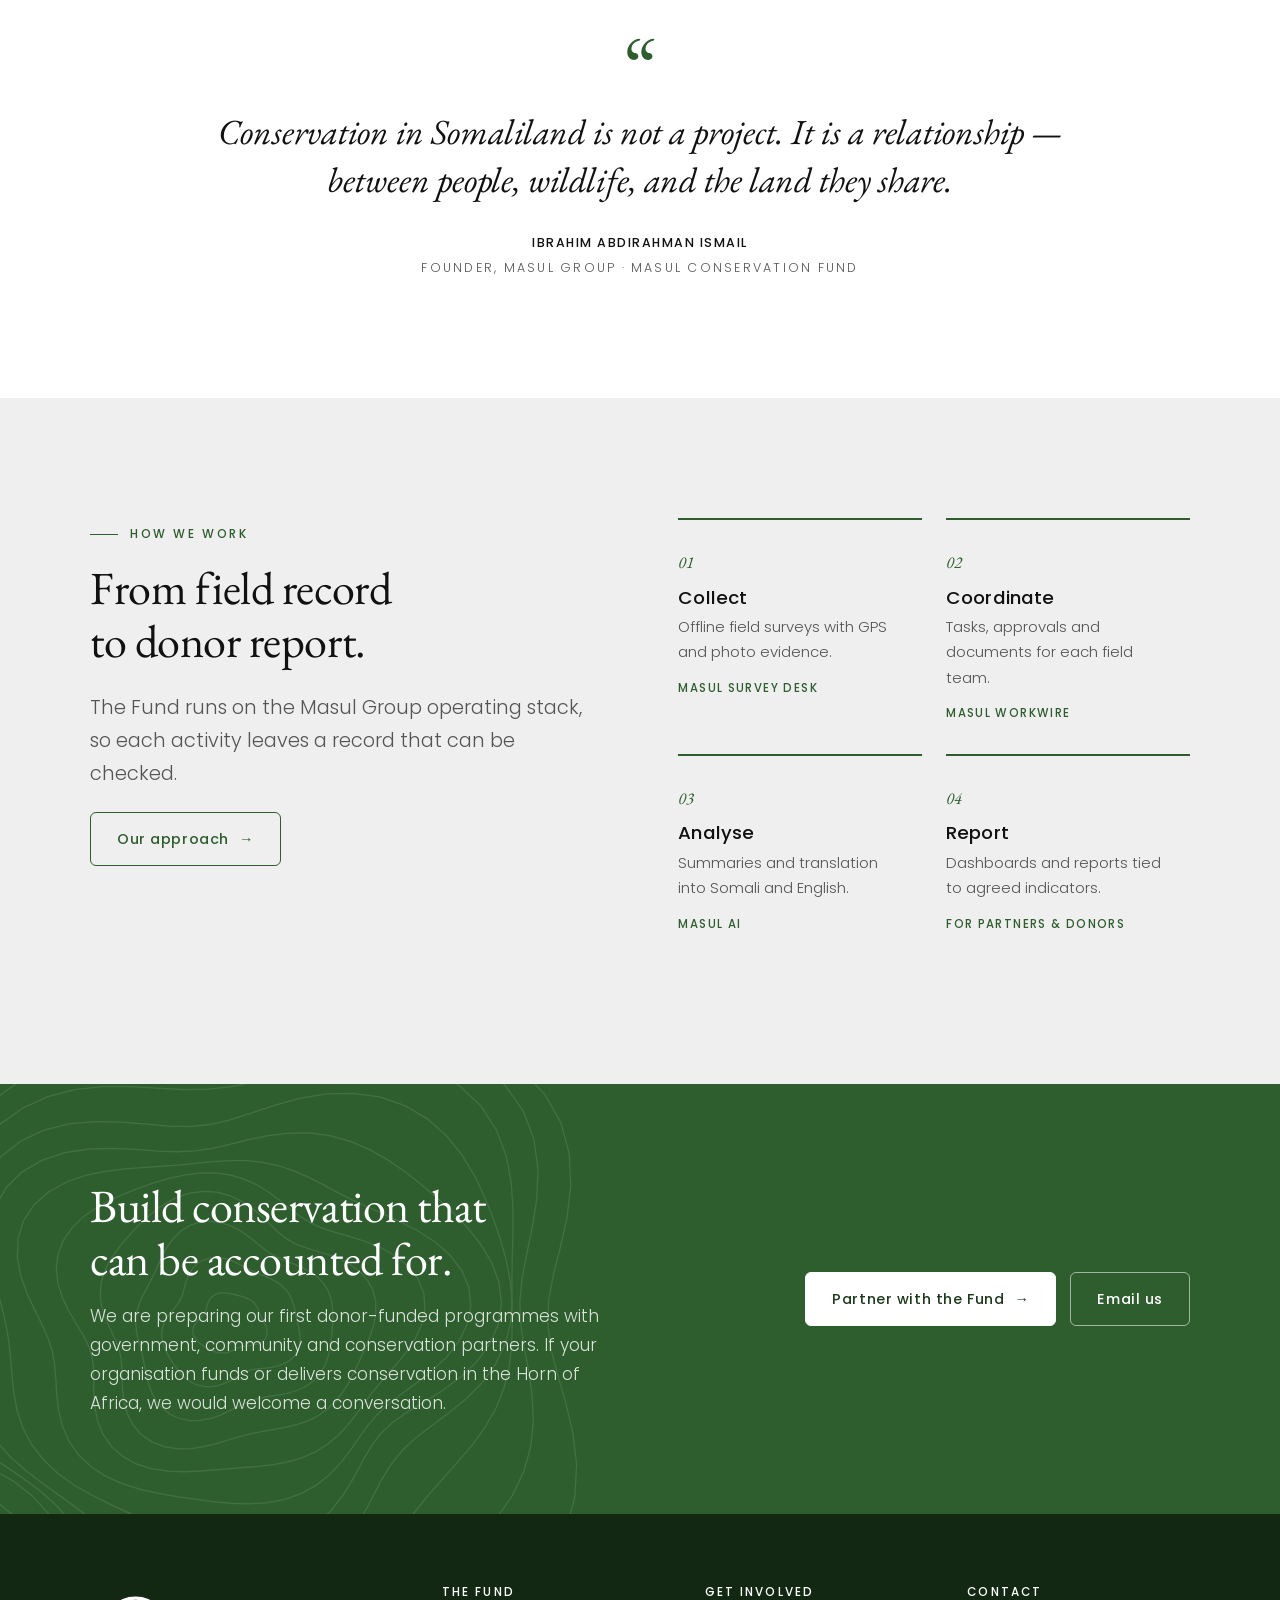
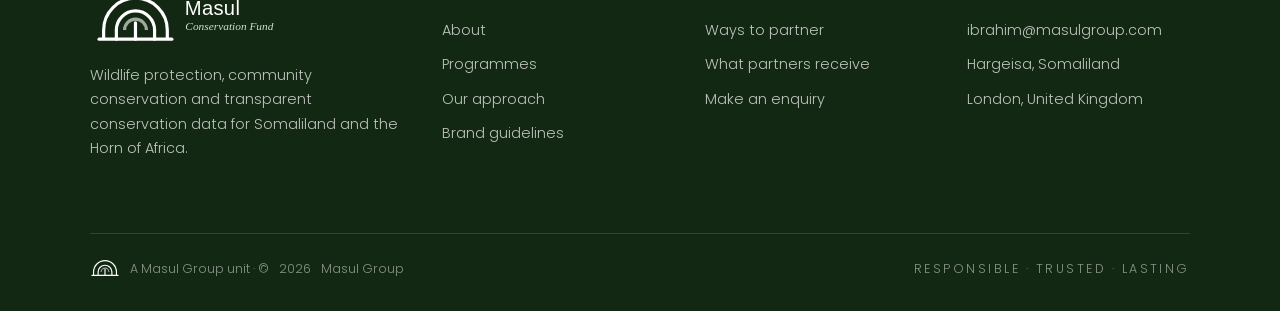
==== commit 48852599: "Add species field guide, roadmap, concept note and sharing polish - Home: 'What we protect' field gu" ====
--- a/index.html
+++ b/index.html
@@ -10,11 +10,14 @@
   <meta property="og:title" content="Masul Conservation Fund — Wildlife protection for Somaliland">
   <meta property="og:description" content="Masul Conservation Fund supports wildlife protection, community conservation, anti-trafficking work and transparent conservation data in Somaliland and the Horn of Africa.">
   <meta property="og:site_name" content="Masul Conservation Fund">
+  <meta property="og:image" content="assets/img/og-image.png">
+  <meta name="twitter:card" content="summary_large_image">
   <link rel="icon" href="assets/img/favicon.svg" type="image/svg+xml">
   <link rel="preconnect" href="https://fonts.googleapis.com">
   <link rel="preconnect" href="https://fonts.gstatic.com" crossorigin>
   <link href="https://fonts.googleapis.com/css2?family=EB+Garamond:ital,wght@0,400;0,500;1,400&family=Poppins:wght@300;400;500&display=swap" rel="stylesheet">
   <link rel="stylesheet" href="assets/css/styles.css">
+  <script type="application/ld+json">{"@context": "https://schema.org", "@type": "NGO", "name": "Masul Conservation Fund", "description": "Wildlife protection, community conservation and transparent conservation data for Somaliland and the Horn of Africa.", "email": "ibrahim@masulgroup.com", "areaServed": ["Somaliland", "Horn of Africa"], "founder": {"@type": "Person", "name": "Ibrahim Abdirahman Ismail"}, "parentOrganization": {"@type": "Organization", "name": "Masul Group", "url": "https://masulgroup.com"}, "address": {"@type": "PostalAddress", "addressLocality": "Hargeisa", "addressCountry": "Somaliland"}}</script>
 </head>
 <body>
 <a class="skip-link" href="#main">Skip to content</a>
@@ -71,6 +74,47 @@
   </div>
 </section>
 
+
+<section class="section section--tint" id="species">
+  <div class="wrap">
+    <div class="section-head reveal">
+      <div>
+        <span class="eyebrow">What we protect</span>
+        <h2>A field guide to what is at stake.</h2>
+      </div>
+      <p class="lede">Somaliland&rsquo;s arid rangelands, escarpments and coast hold species found in few other places. Several of them are listed as threatened by the IUCN Red List.</p>
+    </div>
+    <ol class="field-guide reveal">
+      <li>
+        <div class="fg-name"><h3>Cheetah</h3><i>Acinonyx jubatus</i></div>
+        <span class="status status--vu" title="IUCN Red List: Vulnerable">VU</span>
+        <p>Cubs are taken from the wild and smuggled through Somaliland for sale as pets in the Arabian Peninsula. Few survive the journey.</p>
+      </li>
+      <li>
+        <div class="fg-name"><h3>Speke&rsquo;s gazelle</h3><i>Gazella spekei</i></div>
+        <span class="status status--en" title="IUCN Red List: Endangered">EN</span>
+        <p>Endemic to the Horn of Africa. Its range has contracted under hunting and the loss of open grassland to overgrazing.</p>
+      </li>
+      <li>
+        <div class="fg-name"><h3>Beira</h3><i>Dorcatragus megalotis</i></div>
+        <span class="status status--vu" title="IUCN Red List: Vulnerable">VU</span>
+        <p>A small antelope of rocky hills, found only in the Horn of Africa. It is poorly studied and needs baseline surveys.</p>
+      </li>
+      <li>
+        <div class="fg-name"><h3>Leopard</h3><i>Panthera pardus</i></div>
+        <span class="status status--vu" title="IUCN Red List: Vulnerable">VU</span>
+        <p>Conflict with herders over livestock losses leads to retaliatory killing. Protecting leopards means working with herders.</p>
+      </li>
+      <li>
+        <div class="fg-name"><h3>Frankincense trees</h3><i>Boswellia spp.</i></div>
+        <span class="status status--plant" title="Plant species of economic and cultural value">Flora</span>
+        <p>Resin tapping supports families in the east of the country. Over-tapping weakens the trees and slows regeneration.</p>
+      </li>
+    </ol>
+    <p class="source-note">Statuses are from the IUCN Red List: VU means Vulnerable, EN means Endangered.</p>
+  </div>
+</section>
+
 <section class="section section--grey">
   <div class="wrap">
     <div class="section-head reveal">
--- a/assets/css/styles.css
+++ b/assets/css/styles.css
@@ -407,8 +407,8 @@
 .dot--no { background: var(--masul-red); }
 
 /* ---------- Reveal ---------- */
-.reveal { opacity: 0; transform: translateY(16px); transition: opacity .7s ease, transform .7s ease; }
-.reveal.is-visible { opacity: 1; transform: none; }
+.js .reveal { opacity: 0; transform: translateY(16px); transition: opacity .7s ease, transform .7s ease; }
+.js .reveal.is-visible { opacity: 1; transform: none; }
 @media (prefers-reduced-motion: reduce) {
   html { scroll-behavior: auto; }
   .reveal { opacity: 1; transform: none; transition: none; }
@@ -425,3 +425,90 @@
   .hero-art img { max-width: 340px; }
   .hero-meta span::before { content: none; }
 }
+
+/* ---------- Hero art sizing ---------- */
+.hero-art img { width: 100%; height: auto; }
+
+/* ---------- Field guide (species) ---------- */
+.field-guide { list-style: none; margin: 0; padding: 0; border-top: 1px solid var(--green-mist); }
+.field-guide li {
+  display: grid; grid-template-columns: minmax(200px, 1fr) 72px 2fr; gap: 24px; align-items: baseline;
+  padding: 22px 0; border-bottom: 1px solid var(--green-mist);
+}
+.fg-name h3 { font-family: var(--font-display); font-weight: 400; font-size: 1.6rem; margin: 0; }
+.fg-name i { font-family: var(--font-display); color: var(--stone); font-size: 1rem; }
+.field-guide p { margin: 0; color: var(--stone); font-size: .95rem; }
+.status {
+  justify-self: start; font-size: .72rem; font-weight: 500; letter-spacing: .1em; text-transform: uppercase;
+  padding: 4px 10px; border-radius: 999px; border: 1px solid currentColor; font-variant-numeric: tabular-nums;
+}
+.status--vu { color: #8A6A00; background: #FBF3D9; }
+.status--en { color: #A8461A; background: #FBE7DC; }
+.status--plant { color: var(--green); background: var(--white); }
+.source-note { font-size: .8rem; color: var(--stone); margin: 18px 0 0; }
+@media (max-width: 760px) {
+  .field-guide li { grid-template-columns: 1fr auto; gap: 8px 16px; }
+  .field-guide p { grid-column: 1 / -1; }
+}
+
+/* ---------- Roadmap ---------- */
+.roadmap { list-style: none; margin: 0; padding: 0; display: grid; gap: 14px; }
+.roadmap li {
+  background: var(--white); border: 1px solid var(--line); border-radius: var(--radius); padding: 22px 24px 20px;
+}
+.roadmap h3 { margin: 6px 0 4px; }
+.roadmap p { margin: 0; color: var(--stone); font-size: .93rem; }
+.rm-state {
+  font-size: .7rem; font-weight: 500; letter-spacing: .16em; text-transform: uppercase; color: var(--stone);
+  display: inline-flex; align-items: center; gap: 8px;
+}
+.rm-state::before { content: ""; width: 9px; height: 9px; border-radius: 50%; border: 1.5px solid currentColor; }
+.roadmap .is-done .rm-state { color: var(--green); }
+.roadmap .is-done .rm-state::before { background: var(--green); border-color: var(--green); }
+.roadmap .is-now { border-color: var(--green); box-shadow: var(--shadow); }
+.roadmap .is-now .rm-state { color: var(--green); }
+.roadmap .is-now .rm-state::before { background: var(--green-mist); border-color: var(--green); }
+
+/* ---------- Copy button ---------- */
+.copy-row { display: inline-flex; align-items: center; gap: 12px; flex-wrap: wrap; }
+.copy-btn {
+  font: inherit; font-size: .75rem; font-weight: 500; letter-spacing: .06em; padding: 4px 12px; cursor: pointer;
+  border: 1px solid var(--green-mist); border-radius: 999px; background: var(--white); color: var(--green);
+}
+.copy-btn:hover { border-color: var(--green); }
+
+/* ---------- Concept note ---------- */
+.concept-wrap { background: var(--grey); padding-top: 48px; }
+.concept-actions { display: flex; flex-wrap: wrap; align-items: center; justify-content: space-between; gap: 12px; max-width: 900px; margin: 0 auto 20px; }
+.sheet {
+  max-width: 900px; margin: 0 auto; background: var(--white); box-shadow: var(--shadow);
+  padding: clamp(24px, 5vw, 56px); border-top: 6px solid var(--green); font-size: .92rem; line-height: 1.6;
+}
+.sheet-head { display: flex; flex-wrap: wrap; justify-content: space-between; align-items: center; gap: 16px; padding-bottom: 20px; border-bottom: 1px solid var(--line); }
+.sheet-head img { width: 240px; }
+.sheet-ref { display: flex; flex-direction: column; align-items: flex-end; font-size: .72rem; letter-spacing: .14em; text-transform: uppercase; color: var(--stone); }
+.sheet-ref span:first-child { color: var(--green); font-weight: 500; }
+.sheet-title { font-size: clamp(1.7rem, 3vw, 2.3rem); margin: 28px 0 24px; max-width: 26ch; text-wrap: balance; }
+.sheet-grid { display: grid; grid-template-columns: 1fr 1fr; gap: 36px; }
+.sheet h2 { font-family: var(--font-ui); font-weight: 500; font-size: .74rem; letter-spacing: .18em; text-transform: uppercase; color: var(--green); margin: 18px 0 6px; }
+.sheet-grid > div > h2:first-child { margin-top: 0; }
+.sheet p { color: #333; margin-bottom: .6em; }
+.sheet-list { margin: 0 0 .6em; padding-left: 1.2em; color: #333; }
+.sheet-list li { margin-bottom: 5px; }
+.sheet-contact { margin-top: 18px; padding: 14px 16px; background: var(--green-tint); border-radius: var(--radius); }
+.sheet-contact strong { display: block; font-size: .72rem; letter-spacing: .16em; text-transform: uppercase; color: var(--green); }
+.sheet-foot { display: flex; justify-content: space-between; flex-wrap: wrap; gap: 8px; margin-top: 28px; padding-top: 14px; border-top: 1px solid var(--line); font-size: .7rem; letter-spacing: .16em; text-transform: uppercase; color: var(--stone); }
+@media (max-width: 700px) { .sheet-grid { grid-template-columns: 1fr; gap: 0; } .sheet-ref { align-items: flex-start; } }
+
+h1, h2, h3 { text-wrap: balance; }
+
+@media print {
+  @page { size: A4; margin: 12mm; }
+  body { font-size: 10pt; }
+  .site-footer, .concept-actions, .skip-link { display: none !important; }
+  .concept-wrap { background: none; padding: 0; }
+  .sheet { box-shadow: none; max-width: none; padding: 0; border-top-width: 4px; font-size: 9.5pt; }
+  .sheet-grid { grid-template-columns: 1fr 1fr; gap: 24px; }
+}
+
+.nav a.btn[aria-current="page"] { color: var(--white); background: var(--green-deep); border-color: var(--green-deep); }
